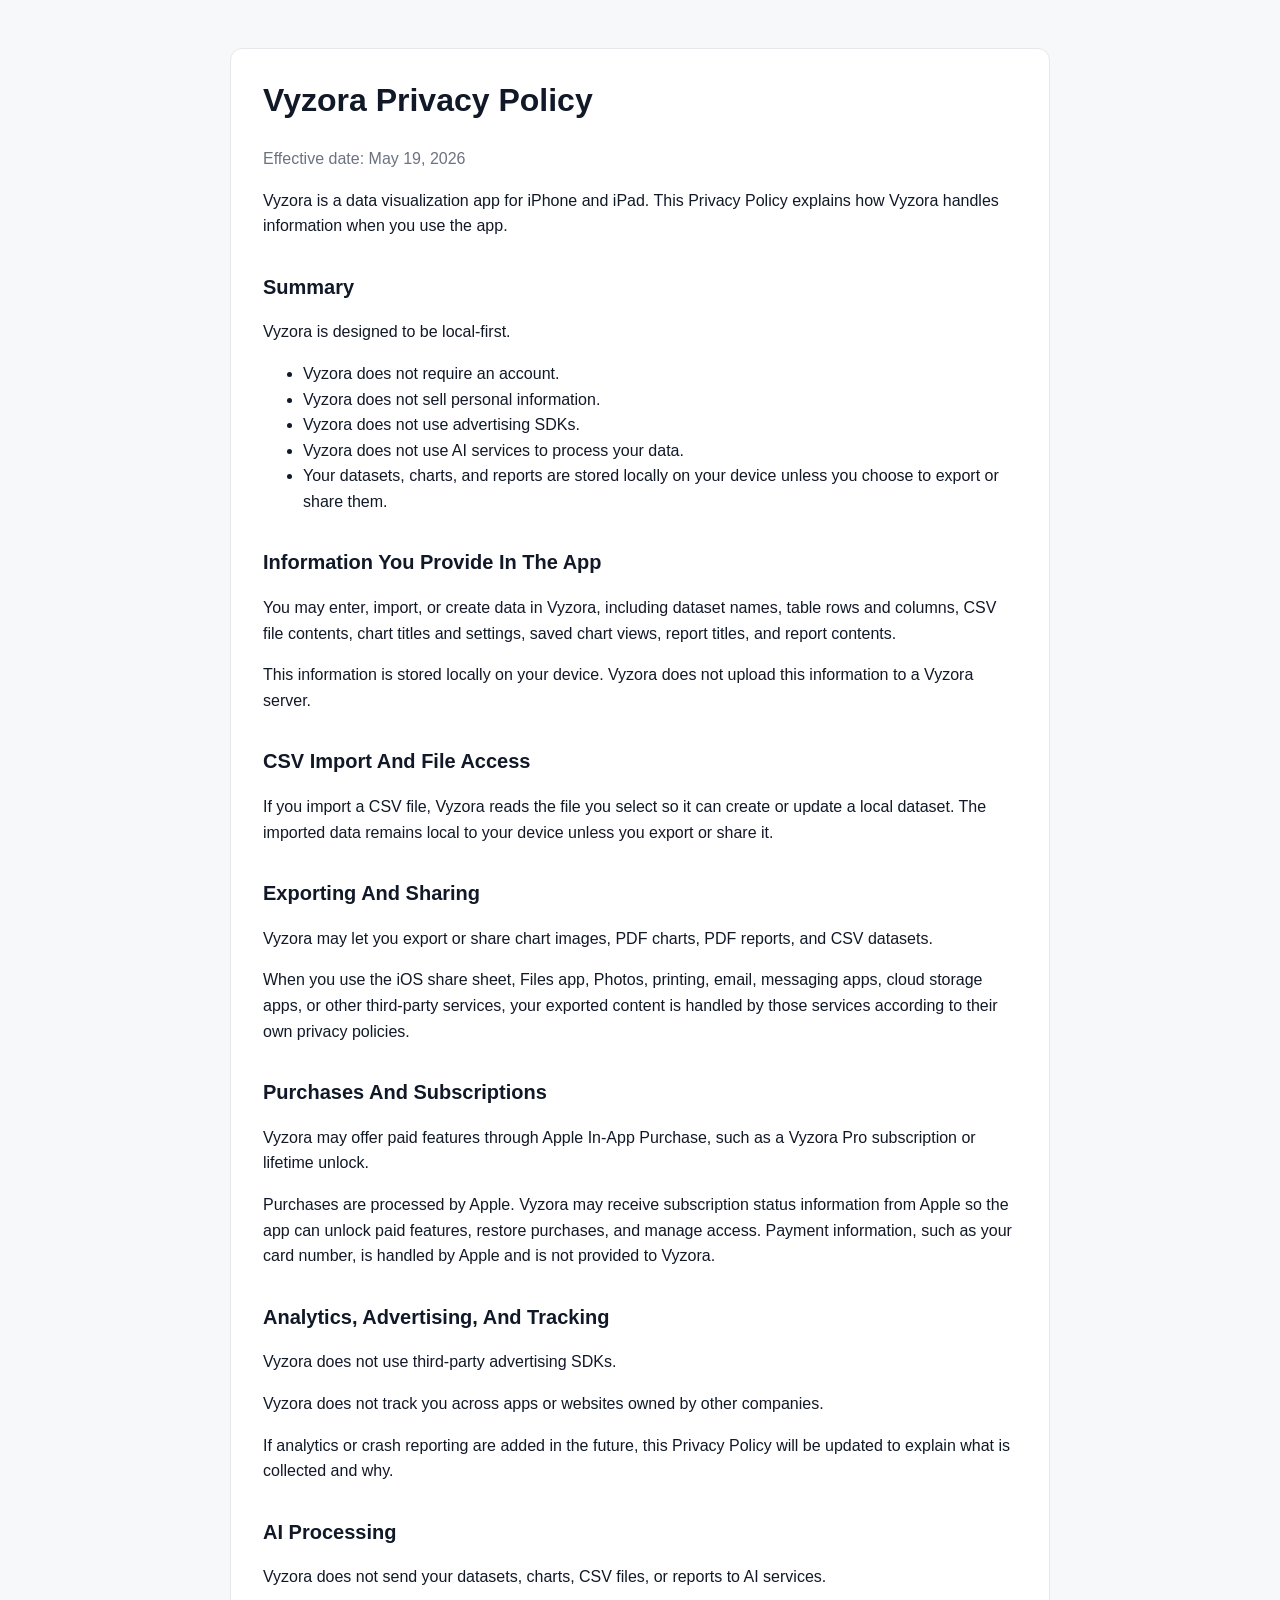
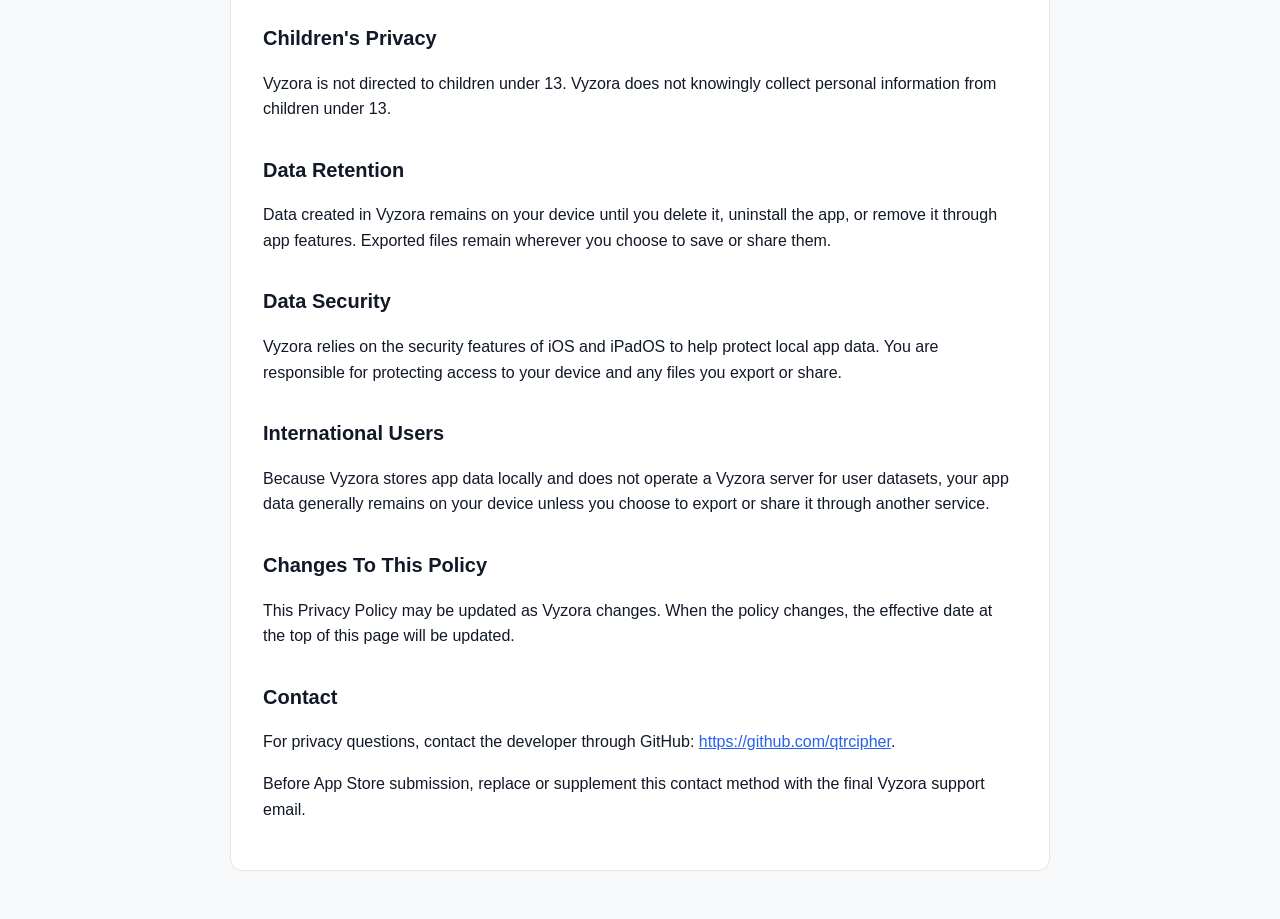
==== index.html @ 0c260626 "Add Vyzora privacy policy" ====
<!doctype html>
<html lang="en">
  <head>
    <meta charset="utf-8">
    <meta name="viewport" content="width=device-width, initial-scale=1">
    <title>Vyzora Privacy Policy</title>
    <style>
      :root {
        color-scheme: light dark;
        --bg: #f7f8fa;
        --surface: #ffffff;
        --text: #111827;
        --muted: #6b7280;
        --border: #e5e7eb;
        --accent: #2563eb;
      }

      @media (prefers-color-scheme: dark) {
        :root {
          --bg: #0b0f14;
          --surface: #111827;
          --text: #f9fafb;
          --muted: #9ca3af;
          --border: #374151;
          --accent: #60a5fa;
        }
      }

      body {
        margin: 0;
        background: var(--bg);
        color: var(--text);
        font: 16px/1.6 -apple-system, BlinkMacSystemFont, "Segoe UI", sans-serif;
      }

      main {
        max-width: 820px;
        margin: 0 auto;
        padding: 48px 20px;
      }

      article {
        background: var(--surface);
        border: 1px solid var(--border);
        border-radius: 12px;
        padding: 32px;
      }

      h1 {
        margin-top: 0;
        font-size: 2rem;
        line-height: 1.2;
      }

      h2 {
        margin-top: 2rem;
        font-size: 1.25rem;
      }

      p, li {
        color: var(--text);
      }

      .effective-date {
        color: var(--muted);
      }

      a {
        color: var(--accent);
      }

      @media (max-width: 520px) {
        main {
          padding: 20px 12px;
        }

        article {
          border-radius: 8px;
          padding: 20px;
        }
      }
    </style>
  </head>
  <body>
    <main>
      <article>
        <h1>Vyzora Privacy Policy</h1>
        <p class="effective-date">Effective date: May 19, 2026</p>

        <p>Vyzora is a data visualization app for iPhone and iPad. This Privacy Policy explains how Vyzora handles information when you use the app.</p>

        <h2>Summary</h2>
        <p>Vyzora is designed to be local-first.</p>
        <ul>
          <li>Vyzora does not require an account.</li>
          <li>Vyzora does not sell personal information.</li>
          <li>Vyzora does not use advertising SDKs.</li>
          <li>Vyzora does not use AI services to process your data.</li>
          <li>Your datasets, charts, and reports are stored locally on your device unless you choose to export or share them.</li>
        </ul>

        <h2>Information You Provide In The App</h2>
        <p>You may enter, import, or create data in Vyzora, including dataset names, table rows and columns, CSV file contents, chart titles and settings, saved chart views, report titles, and report contents.</p>
        <p>This information is stored locally on your device. Vyzora does not upload this information to a Vyzora server.</p>

        <h2>CSV Import And File Access</h2>
        <p>If you import a CSV file, Vyzora reads the file you select so it can create or update a local dataset. The imported data remains local to your device unless you export or share it.</p>

        <h2>Exporting And Sharing</h2>
        <p>Vyzora may let you export or share chart images, PDF charts, PDF reports, and CSV datasets.</p>
        <p>When you use the iOS share sheet, Files app, Photos, printing, email, messaging apps, cloud storage apps, or other third-party services, your exported content is handled by those services according to their own privacy policies.</p>

        <h2>Purchases And Subscriptions</h2>
        <p>Vyzora may offer paid features through Apple In-App Purchase, such as a Vyzora Pro subscription or lifetime unlock.</p>
        <p>Purchases are processed by Apple. Vyzora may receive subscription status information from Apple so the app can unlock paid features, restore purchases, and manage access. Payment information, such as your card number, is handled by Apple and is not provided to Vyzora.</p>

        <h2>Analytics, Advertising, And Tracking</h2>
        <p>Vyzora does not use third-party advertising SDKs.</p>
        <p>Vyzora does not track you across apps or websites owned by other companies.</p>
        <p>If analytics or crash reporting are added in the future, this Privacy Policy will be updated to explain what is collected and why.</p>

        <h2>AI Processing</h2>
        <p>Vyzora does not send your datasets, charts, CSV files, or reports to AI services.</p>

        <h2>Children's Privacy</h2>
        <p>Vyzora is not directed to children under 13. Vyzora does not knowingly collect personal information from children under 13.</p>

        <h2>Data Retention</h2>
        <p>Data created in Vyzora remains on your device until you delete it, uninstall the app, or remove it through app features. Exported files remain wherever you choose to save or share them.</p>

        <h2>Data Security</h2>
        <p>Vyzora relies on the security features of iOS and iPadOS to help protect local app data. You are responsible for protecting access to your device and any files you export or share.</p>

        <h2>International Users</h2>
        <p>Because Vyzora stores app data locally and does not operate a Vyzora server for user datasets, your app data generally remains on your device unless you choose to export or share it through another service.</p>

        <h2>Changes To This Policy</h2>
        <p>This Privacy Policy may be updated as Vyzora changes. When the policy changes, the effective date at the top of this page will be updated.</p>

        <h2>Contact</h2>
        <p>For privacy questions, contact the developer through GitHub: <a href="https://github.com/qtrcipher">https://github.com/qtrcipher</a>.</p>
        <p>Before App Store submission, replace or supplement this contact method with the final Vyzora support email.</p>
      </article>
    </main>
  </body>
</html>
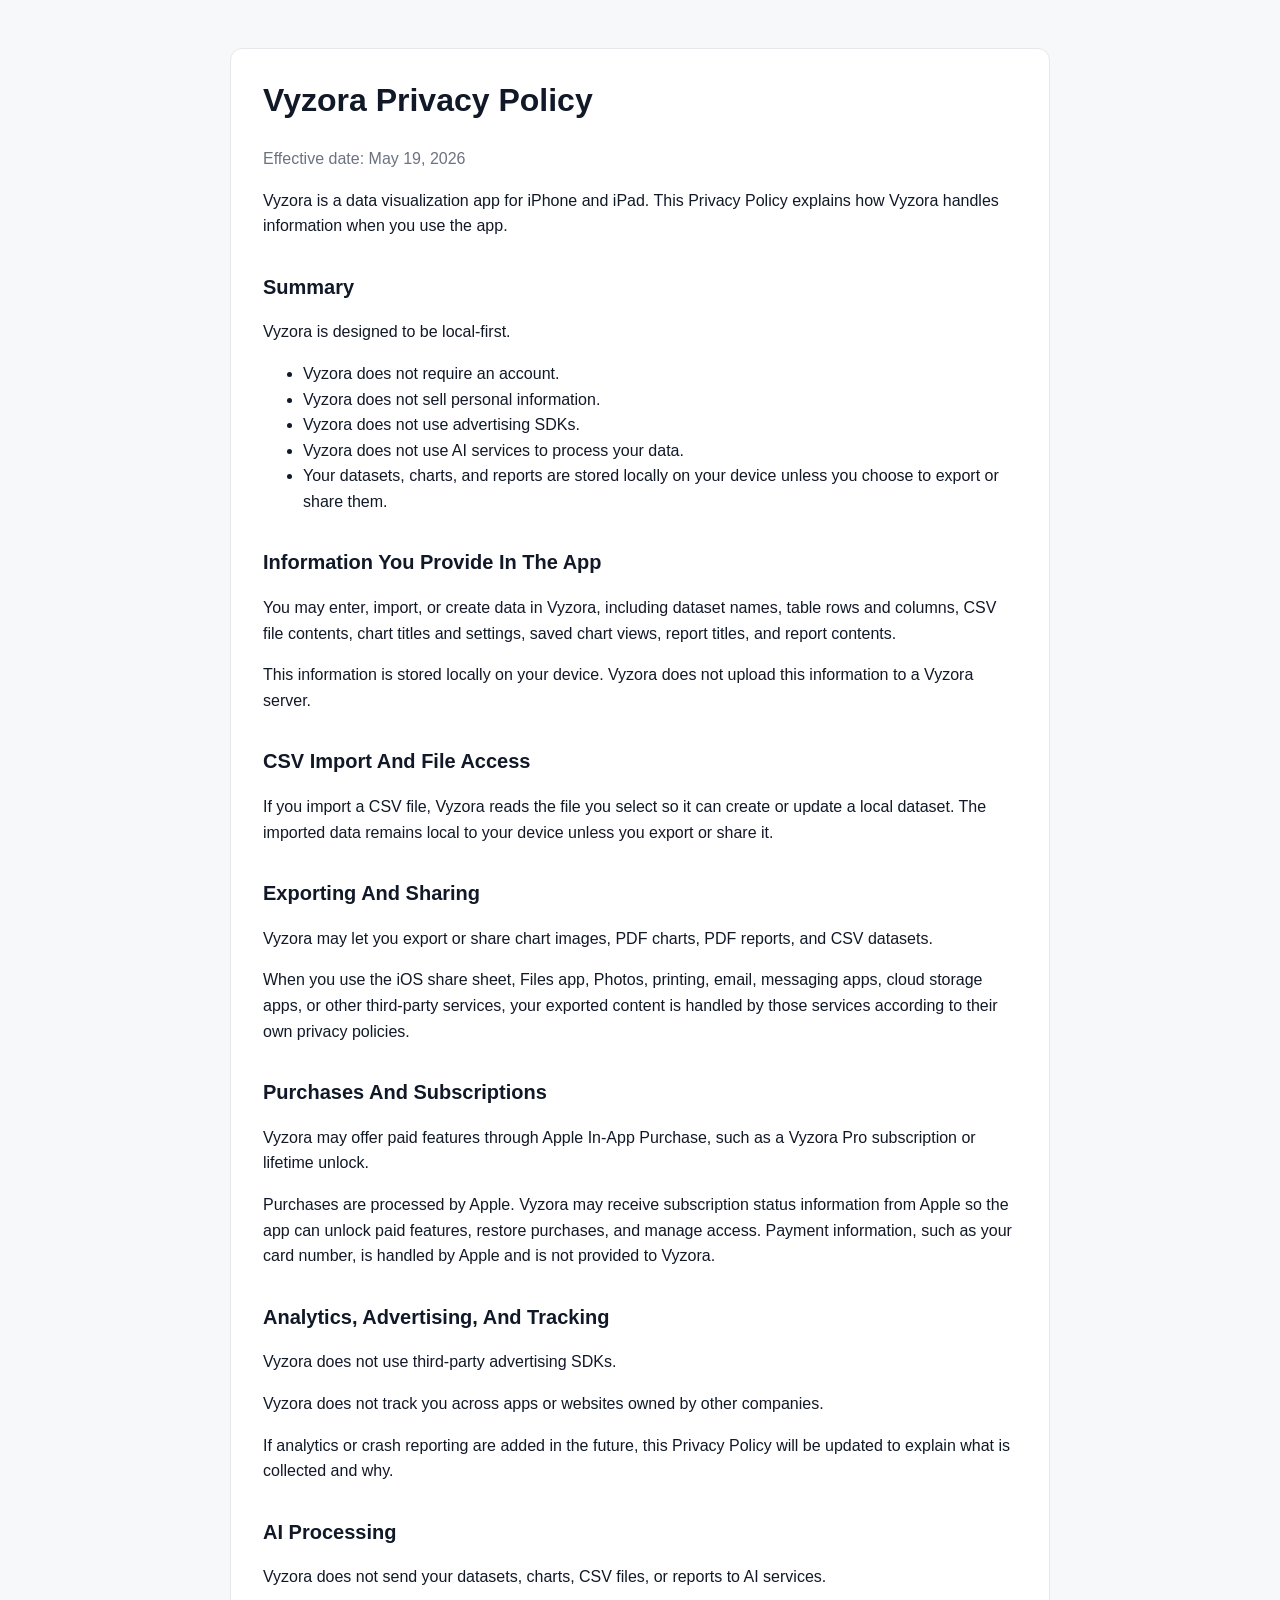
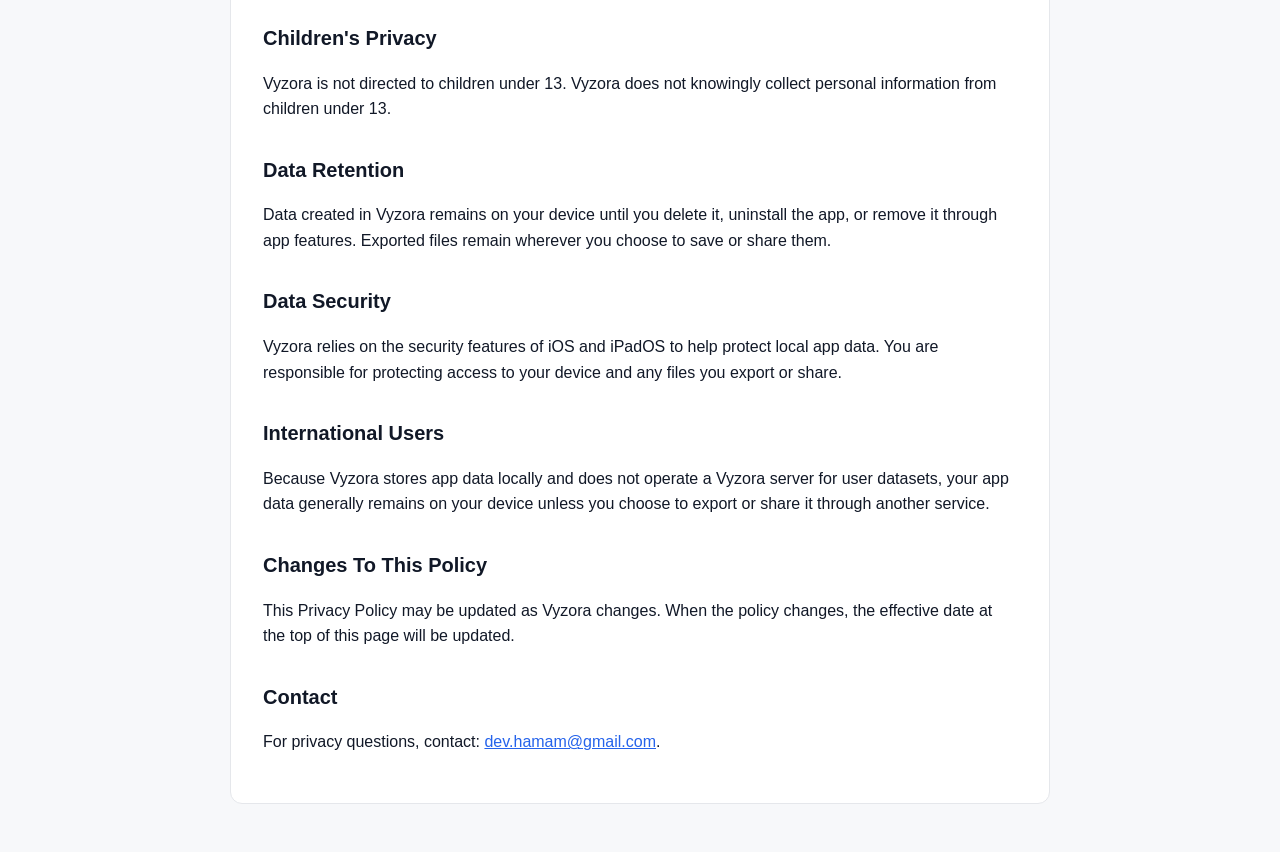
==== commit f7a98e59: "Update privacy contact email" ====
--- a/index.html
+++ b/index.html
@@ -138,10 +138,8 @@
         <p>This Privacy Policy may be updated as Vyzora changes. When the policy changes, the effective date at the top of this page will be updated.</p>
 
         <h2>Contact</h2>
-        <p>For privacy questions, contact the developer through GitHub: <a href="https://github.com/qtrcipher">https://github.com/qtrcipher</a>.</p>
-        <p>Before App Store submission, replace or supplement this contact method with the final Vyzora support email.</p>
+        <p>For privacy questions, contact: <a href="mailto:dev.hamam@gmail.com">dev.hamam@gmail.com</a>.</p>
       </article>
     </main>
   </body>
 </html>
-
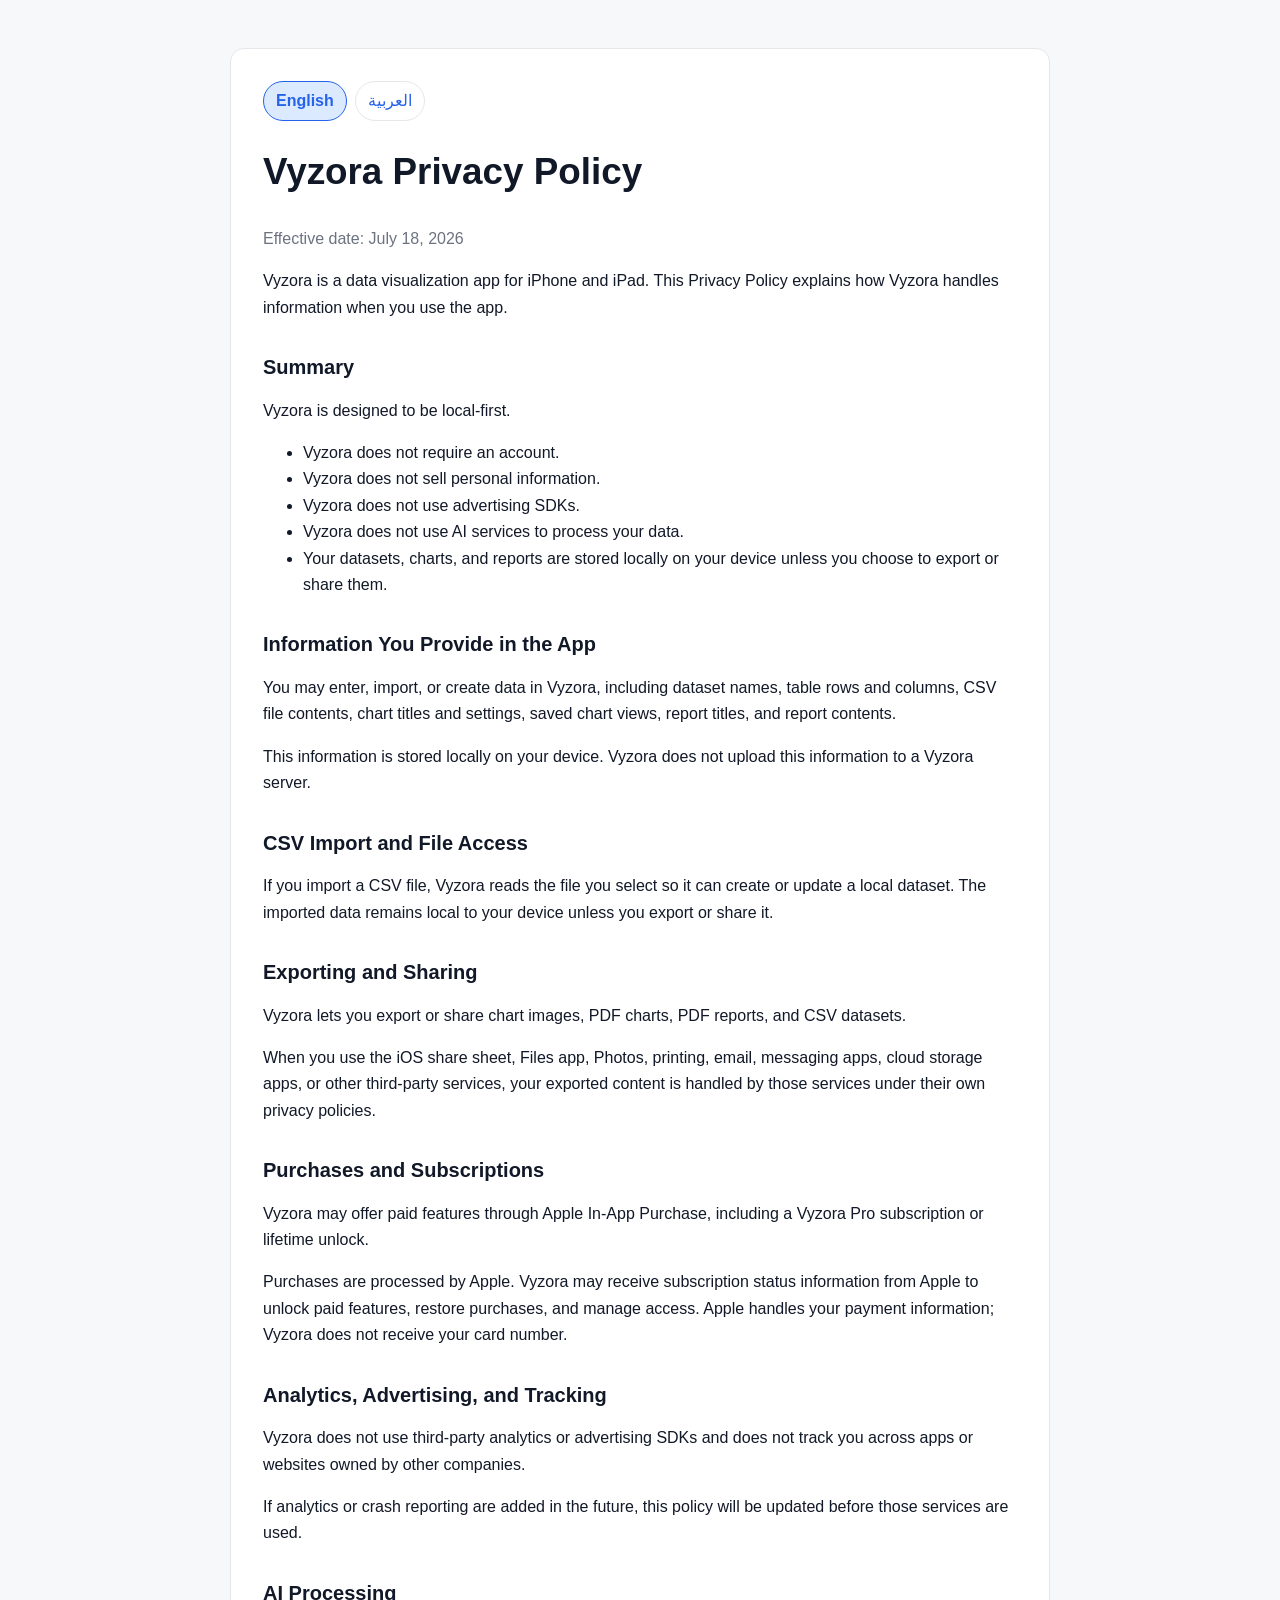
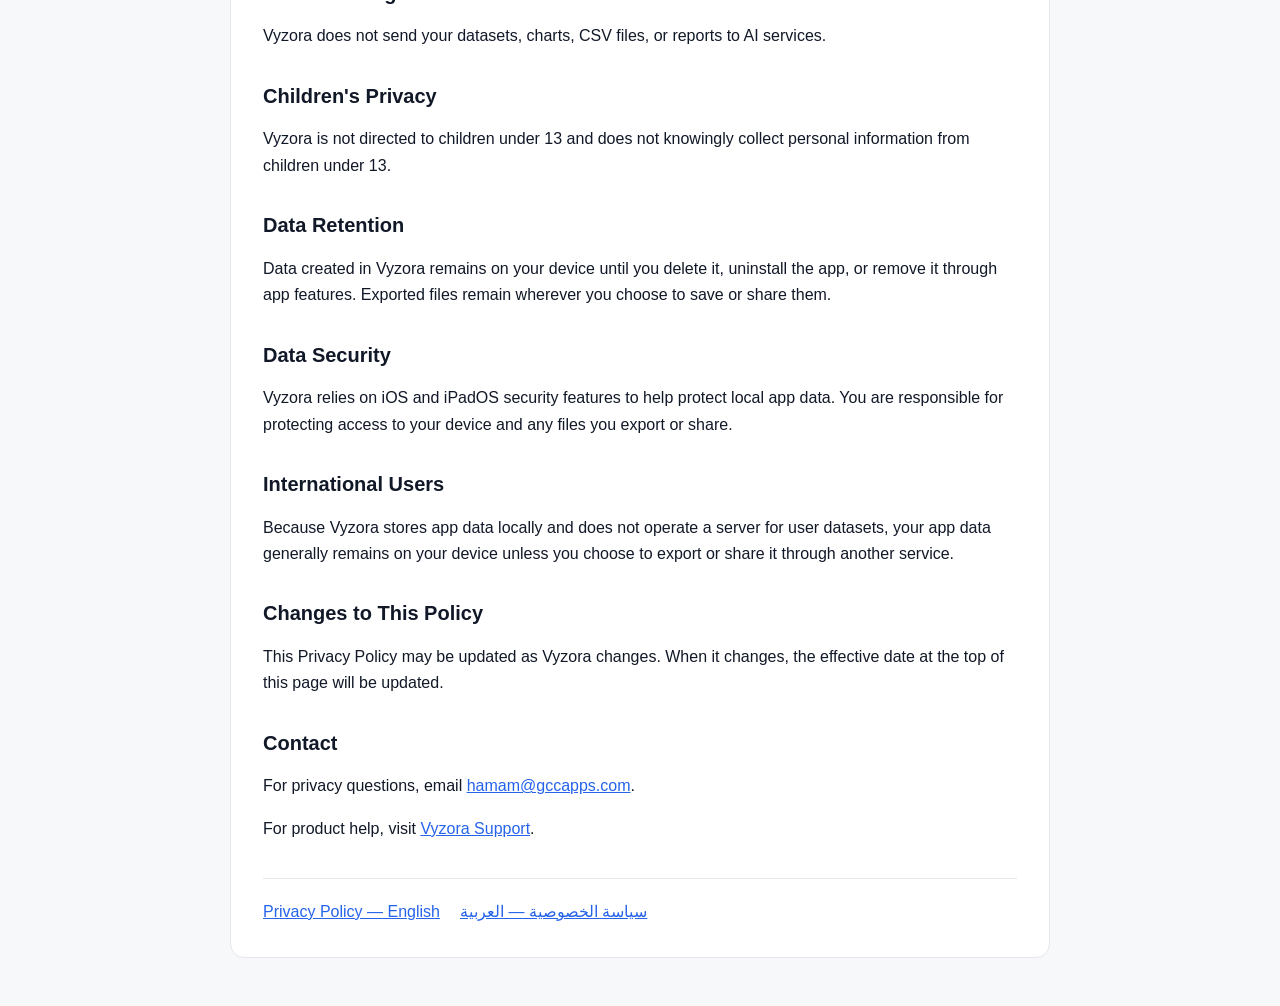
==== commit 30ccca97: "Add bilingual privacy and support pages" ====
--- a/index.html
+++ b/index.html
@@ -1,91 +1,22 @@
-<!doctype html>
-<html lang="en">
+<!DOCTYPE html>
+<html lang="en" dir="ltr">
   <head>
     <meta charset="utf-8">
     <meta name="viewport" content="width=device-width, initial-scale=1">
+    <meta name="description" content="Privacy Policy for the Vyzora app on iPhone and iPad.">
     <title>Vyzora Privacy Policy</title>
-    <style>
-      :root {
-        color-scheme: light dark;
-        --bg: #f7f8fa;
-        --surface: #ffffff;
-        --text: #111827;
-        --muted: #6b7280;
-        --border: #e5e7eb;
-        --accent: #2563eb;
-      }
-
-      @media (prefers-color-scheme: dark) {
-        :root {
-          --bg: #0b0f14;
-          --surface: #111827;
-          --text: #f9fafb;
-          --muted: #9ca3af;
-          --border: #374151;
-          --accent: #60a5fa;
-        }
-      }
-
-      body {
-        margin: 0;
-        background: var(--bg);
-        color: var(--text);
-        font: 16px/1.6 -apple-system, BlinkMacSystemFont, "Segoe UI", sans-serif;
-      }
-
-      main {
-        max-width: 820px;
-        margin: 0 auto;
-        padding: 48px 20px;
-      }
-
-      article {
-        background: var(--surface);
-        border: 1px solid var(--border);
-        border-radius: 12px;
-        padding: 32px;
-      }
-
-      h1 {
-        margin-top: 0;
-        font-size: 2rem;
-        line-height: 1.2;
-      }
-
-      h2 {
-        margin-top: 2rem;
-        font-size: 1.25rem;
-      }
-
-      p, li {
-        color: var(--text);
-      }
-
-      .effective-date {
-        color: var(--muted);
-      }
-
-      a {
-        color: var(--accent);
-      }
-
-      @media (max-width: 520px) {
-        main {
-          padding: 20px 12px;
-        }
-
-        article {
-          border-radius: 8px;
-          padding: 20px;
-        }
-      }
-    </style>
+    <link rel="stylesheet" href="styles.css">
   </head>
   <body>
     <main>
       <article>
+        <nav class="language-switch" aria-label="Language">
+          <a href="./" lang="en" aria-current="page">English</a>
+          <a href="ar/" lang="ar" dir="rtl">العربية</a>
+        </nav>
+
         <h1>Vyzora Privacy Policy</h1>
-        <p class="effective-date">Effective date: May 19, 2026</p>
+        <p class="effective-date">Effective date: July 18, 2026</p>
 
         <p>Vyzora is a data visualization app for iPhone and iPad. This Privacy Policy explains how Vyzora handles information when you use the app.</p>
 
@@ -99,46 +30,51 @@
           <li>Your datasets, charts, and reports are stored locally on your device unless you choose to export or share them.</li>
         </ul>
 
-        <h2>Information You Provide In The App</h2>
+        <h2>Information You Provide in the App</h2>
         <p>You may enter, import, or create data in Vyzora, including dataset names, table rows and columns, CSV file contents, chart titles and settings, saved chart views, report titles, and report contents.</p>
         <p>This information is stored locally on your device. Vyzora does not upload this information to a Vyzora server.</p>
 
-        <h2>CSV Import And File Access</h2>
+        <h2>CSV Import and File Access</h2>
         <p>If you import a CSV file, Vyzora reads the file you select so it can create or update a local dataset. The imported data remains local to your device unless you export or share it.</p>
 
-        <h2>Exporting And Sharing</h2>
-        <p>Vyzora may let you export or share chart images, PDF charts, PDF reports, and CSV datasets.</p>
-        <p>When you use the iOS share sheet, Files app, Photos, printing, email, messaging apps, cloud storage apps, or other third-party services, your exported content is handled by those services according to their own privacy policies.</p>
+        <h2>Exporting and Sharing</h2>
+        <p>Vyzora lets you export or share chart images, PDF charts, PDF reports, and CSV datasets.</p>
+        <p>When you use the iOS share sheet, Files app, Photos, printing, email, messaging apps, cloud storage apps, or other third-party services, your exported content is handled by those services under their own privacy policies.</p>
 
-        <h2>Purchases And Subscriptions</h2>
-        <p>Vyzora may offer paid features through Apple In-App Purchase, such as a Vyzora Pro subscription or lifetime unlock.</p>
-        <p>Purchases are processed by Apple. Vyzora may receive subscription status information from Apple so the app can unlock paid features, restore purchases, and manage access. Payment information, such as your card number, is handled by Apple and is not provided to Vyzora.</p>
+        <h2>Purchases and Subscriptions</h2>
+        <p>Vyzora may offer paid features through Apple In-App Purchase, including a Vyzora Pro subscription or lifetime unlock.</p>
+        <p>Purchases are processed by Apple. Vyzora may receive subscription status information from Apple to unlock paid features, restore purchases, and manage access. Apple handles your payment information; Vyzora does not receive your card number.</p>
 
-        <h2>Analytics, Advertising, And Tracking</h2>
-        <p>Vyzora does not use third-party advertising SDKs.</p>
-        <p>Vyzora does not track you across apps or websites owned by other companies.</p>
-        <p>If analytics or crash reporting are added in the future, this Privacy Policy will be updated to explain what is collected and why.</p>
+        <h2>Analytics, Advertising, and Tracking</h2>
+        <p>Vyzora does not use third-party analytics or advertising SDKs and does not track you across apps or websites owned by other companies.</p>
+        <p>If analytics or crash reporting are added in the future, this policy will be updated before those services are used.</p>
 
         <h2>AI Processing</h2>
         <p>Vyzora does not send your datasets, charts, CSV files, or reports to AI services.</p>
 
         <h2>Children's Privacy</h2>
-        <p>Vyzora is not directed to children under 13. Vyzora does not knowingly collect personal information from children under 13.</p>
+        <p>Vyzora is not directed to children under 13 and does not knowingly collect personal information from children under 13.</p>
 
         <h2>Data Retention</h2>
         <p>Data created in Vyzora remains on your device until you delete it, uninstall the app, or remove it through app features. Exported files remain wherever you choose to save or share them.</p>
 
         <h2>Data Security</h2>
-        <p>Vyzora relies on the security features of iOS and iPadOS to help protect local app data. You are responsible for protecting access to your device and any files you export or share.</p>
+        <p>Vyzora relies on iOS and iPadOS security features to help protect local app data. You are responsible for protecting access to your device and any files you export or share.</p>
 
         <h2>International Users</h2>
-        <p>Because Vyzora stores app data locally and does not operate a Vyzora server for user datasets, your app data generally remains on your device unless you choose to export or share it through another service.</p>
+        <p>Because Vyzora stores app data locally and does not operate a server for user datasets, your app data generally remains on your device unless you choose to export or share it through another service.</p>
 
-        <h2>Changes To This Policy</h2>
-        <p>This Privacy Policy may be updated as Vyzora changes. When the policy changes, the effective date at the top of this page will be updated.</p>
+        <h2>Changes to This Policy</h2>
+        <p>This Privacy Policy may be updated as Vyzora changes. When it changes, the effective date at the top of this page will be updated.</p>
 
         <h2>Contact</h2>
-        <p>For privacy questions, contact: <a href="mailto:dev.hamam@gmail.com">dev.hamam@gmail.com</a>.</p>
+        <p>For privacy questions, email <a class="ltr" href="mailto:hamam@gccapps.com">hamam@gccapps.com</a>.</p>
+        <p>For product help, visit <a href="support.html">Vyzora Support</a>.</p>
+
+        <footer>
+          <a href="./" lang="en" aria-current="page">Privacy Policy — English</a>
+          <a href="ar/" lang="ar" dir="rtl">سياسة الخصوصية — العربية</a>
+        </footer>
       </article>
     </main>
   </body>
--- a/styles.css
+++ b/styles.css
@@ -0,0 +1,126 @@
+:root {
+  color-scheme: light dark;
+  --bg: #f7f8fa;
+  --surface: #ffffff;
+  --text: #111827;
+  --muted: #6b7280;
+  --border: #e5e7eb;
+  --accent: #2563eb;
+  --accent-soft: #dbeafe;
+}
+
+@media (prefers-color-scheme: dark) {
+  :root {
+    --bg: #0b0f14;
+    --surface: #111827;
+    --text: #f9fafb;
+    --muted: #9ca3af;
+    --border: #374151;
+    --accent: #60a5fa;
+    --accent-soft: #172554;
+  }
+}
+
+* {
+  box-sizing: border-box;
+}
+
+body {
+  margin: 0;
+  background: var(--bg);
+  color: var(--text);
+  font: 16px/1.65 -apple-system, BlinkMacSystemFont, "Segoe UI", sans-serif;
+  text-align: start;
+}
+
+[dir="rtl"] body {
+  font-family: "SF Arabic", "Noto Sans Arabic", "Segoe UI", Tahoma, sans-serif;
+  line-height: 1.75;
+  letter-spacing: 0;
+}
+
+main {
+  max-width: 860px;
+  margin-inline: auto;
+  padding-block: 48px;
+  padding-inline: 20px;
+}
+
+article {
+  background: var(--surface);
+  border: 1px solid var(--border);
+  border-radius: 14px;
+  padding: 32px;
+}
+
+h1 {
+  margin-block-start: 0;
+  font-size: clamp(1.8rem, 5vw, 2.3rem);
+  line-height: 1.25;
+}
+
+h2 {
+  margin-block-start: 2rem;
+  font-size: 1.25rem;
+  line-height: 1.4;
+}
+
+p,
+li {
+  color: var(--text);
+}
+
+.effective-date {
+  color: var(--muted);
+}
+
+a {
+  color: var(--accent);
+}
+
+.language-switch {
+  display: flex;
+  flex-wrap: wrap;
+  gap: 8px;
+  margin-block-end: 28px;
+}
+
+.language-switch a {
+  border: 1px solid var(--border);
+  border-radius: 999px;
+  padding-block: 6px;
+  padding-inline: 12px;
+  text-decoration: none;
+}
+
+.language-switch a[aria-current="page"] {
+  background: var(--accent-soft);
+  border-color: var(--accent);
+  font-weight: 600;
+}
+
+.ltr {
+  direction: ltr;
+  unicode-bidi: isolate;
+}
+
+footer {
+  display: flex;
+  flex-wrap: wrap;
+  gap: 12px 20px;
+  margin-block-start: 36px;
+  padding-block-start: 20px;
+  border-block-start: 1px solid var(--border);
+}
+
+@media (max-width: 520px) {
+  main {
+    padding-block: 20px;
+    padding-inline: 12px;
+  }
+
+  article {
+    border-radius: 10px;
+    padding: 20px;
+  }
+}
